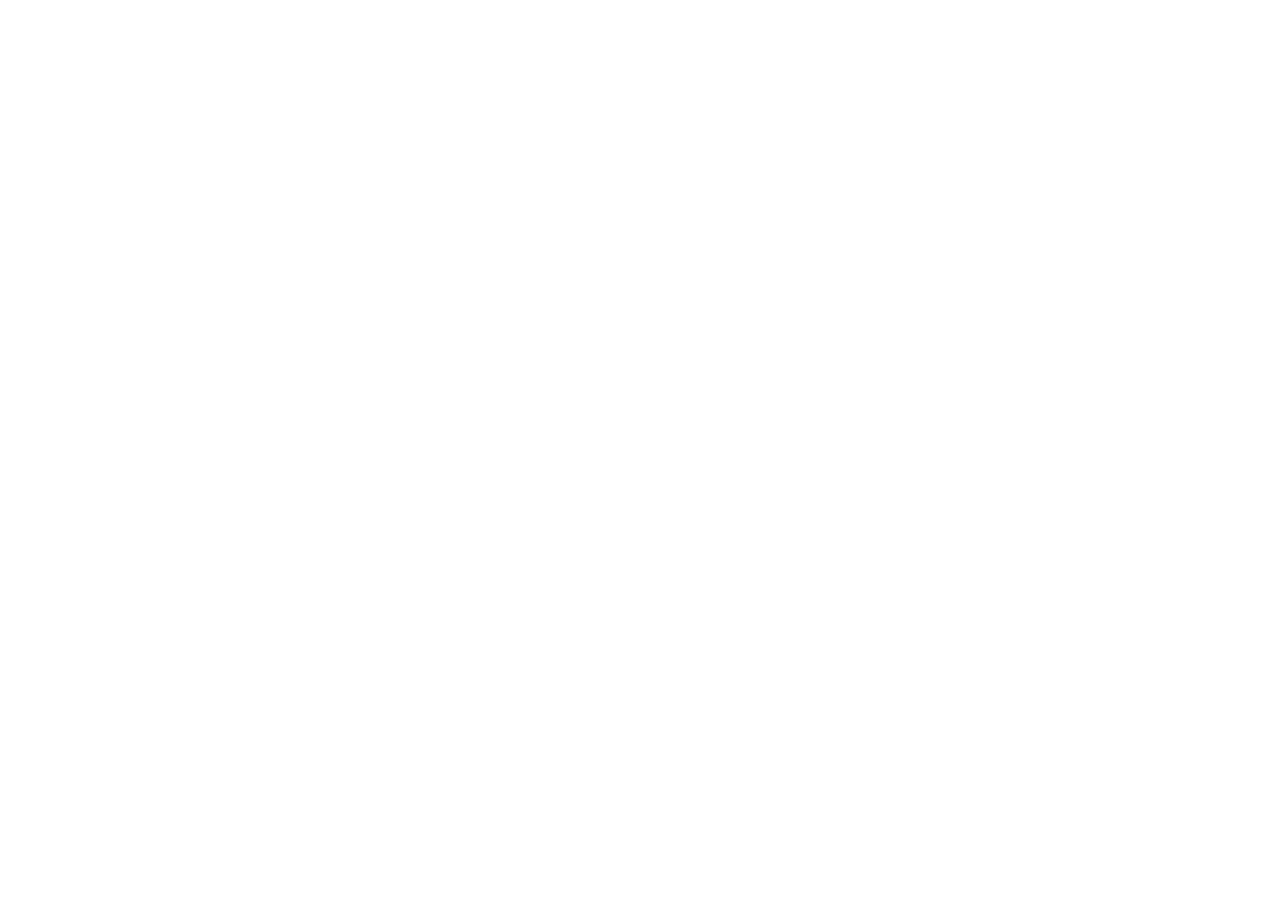
==== index.html @ eefcf43e "Delete test" ====
<!DOCTYPE html>
<html lang="en">
<head>
  <meta charset="UTF-8">
  <meta name="viewport" content="width=device-width, initial-scale=1.0">
  <title>Circle solutions</title>
</head>
<body>
  
</body>
</html>
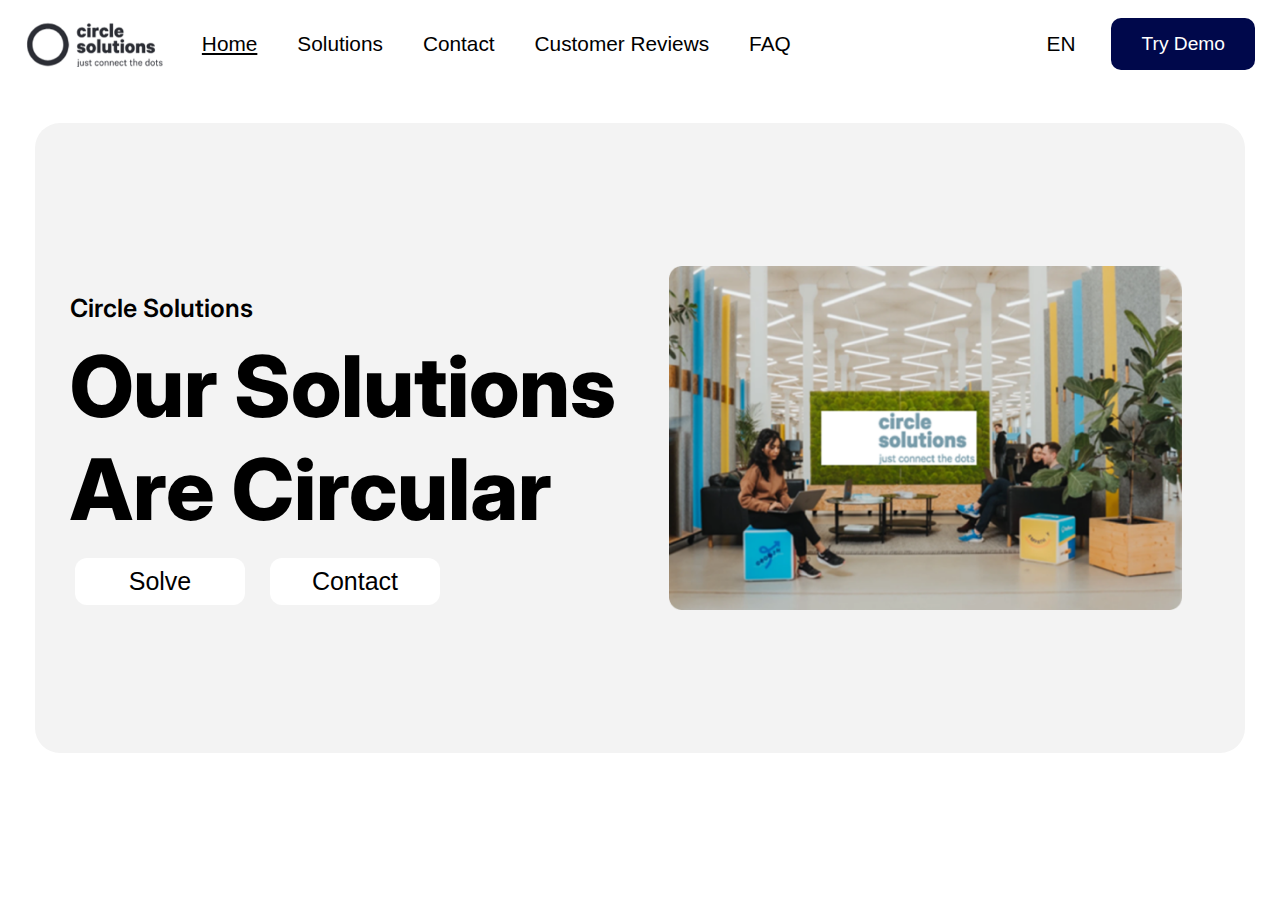
==== commit 8ce90569: "Implemented main page" ====
--- a/index.html
+++ b/index.html
@@ -1,11 +1,55 @@
-<!DOCTYPE html>
-<html lang="en">
-<head>
-  <meta charset="UTF-8">
-  <meta name="viewport" content="width=device-width, initial-scale=1.0">
-  <title>Circle solutions</title>
-</head>
-<body>
-  
-</body>
+<html>
+  <head>
+    <link
+      rel="stylesheet"
+      href="https://cdnjs.cloudflare.com/ajax/libs/font-awesome/6.6.0/css/all.min.css"
+      integrity="sha512-Kc323vGBEqzTmouAECnVceyQqyqdsSiqLQISBL29aUW4U/M7pSPA/gEUZQqv1cwx4OnYxTxve5UMg5GT6L4JJg=="
+      crossorigin="anonymous"
+      referrerpolicy="no-referrer"
+    />
+    <link rel="preconnect" href="https://fonts.googleapis.com" />
+    <link rel="preconnect" href="https://fonts.gstatic.com" crossorigin />
+    <link
+      href="https://fonts.googleapis.com/css2?family=Inter:ital,opsz,wght@0,14..32,100..900;1,14..32,100..900&display=swap"
+      rel="stylesheet"
+    />
+    <link rel="stylesheet" href="styles/global.css" type="text/css" />
+    <link rel="stylesheet" href="styles/main.css" />
+  </head>
+  <body>
+    <div class="header">
+      <div class="headerbuttonbox">
+        <a href="index.html"><img src="img/circlesolutions.png" alt="logo" class="headerlogo" /></a>
+        <button class="headerbutton active">Home</button>
+        <button class="headerbutton">Solutions</button>
+        <button class="headerbutton">Contact</button>
+        <button class="headerbutton">Customer Reviews</button>
+        <button class="headerbutton">FAQ</button>
+      </div>
+      <div class="headerright">
+        <div class="dropdown">
+          <button class="dropbtn">
+            EN <i class="fa-solid fa-chevron-down"></i>
+          </button>
+          <div class="dropdown-content">
+            <a href="#">NL</a>
+            <a href="#">2</a>
+            <a href="#">3</a>
+          </div>
+        </div>
+        <button class="Demobutton">Try Demo</button>
+      </div>
+    </div>
+    <main class="main">
+      <div class="main-text-container">
+        <div class="company-name">Circle Solutions</div>
+        <div class="main-heading">Our Solutions Are Circular</div>
+        <div class="main-buttons-container">
+          <button>Solve</button>
+          <button>Contact</button>
+        </div>
+      </div>
+      <img src="img/mainSectionImg.png" alt="main-image" class="main-img" />
+    </main>
+  </body>
 </html>
--- a/styles/global.css
+++ b/styles/global.css
@@ -0,0 +1,105 @@
+* {
+  margin: 0;
+  padding: 0;
+  box-sizing: border-box;
+}
+
+.header {
+  display: flex;
+  width: 100%;
+  height: max-content;
+  margin: auto;
+  justify-content: space-between;
+  border: none;
+  align-items: center;
+  padding: 12px 0;
+}
+.header .headerbuttonbox {
+  display: flex;
+  justify-content: space-between;
+  align-items: center;
+}
+.header .headerbuttonbox .headerbutton {
+  padding: 0;
+  border: none;
+  background: none;
+  margin: 20px;
+  font-size: 1.3rem;
+  height: max-content;
+  width: fit-content;
+}
+.header .headerbuttonbox .headerbutton:hover {
+  text-decoration: underline darkslategray;
+}
+.header .headerbuttonbox .active {
+  text-decoration: underline;
+}
+.header .headerbuttonbox .headerlogo {
+  display: flex;
+  justify-content: right;
+  display: inline-block;
+  height: 45px;
+  margin-left: 25px;
+  margin-right: 12px;
+}
+.header .headerright {
+  display: flex;
+  justify-content: right;
+  align-items: center;
+}
+.header .headerright .Demobutton {
+  border-radius: 10px;
+  font-size: 1.2rem;
+  background-color: #00084B;
+  border: none;
+  color: white;
+  margin-left: 0px;
+  margin-right: 25px;
+  padding: 15px 30px;
+  transition: 0.3s;
+}
+.header .headerright .Demobutton:hover {
+  background-color: #00090B;
+  transition: 0.3s;
+  cursor: pointer;
+}
+.header .headerright .dropbtn {
+  background-color: white;
+  color: black;
+  padding: 16px;
+  font-size: 1.3rem;
+  border: none;
+}
+.header .headerright .dropdown {
+  position: relative;
+  display: inline-block;
+  cursor: pointer;
+  margin-left: 0;
+  margin-right: 20px;
+}
+.header .headerright .dropdown:hover .dropdown-content {
+  display: block;
+}
+.header .headerright .dropdown:hover .dropbtn {
+  background-color: #ddd;
+}
+.header .headerright .dropdown-content {
+  display: none;
+  position: absolute;
+  background-color: #f1f1f1;
+  box-shadow: 0px 8px 16px 0px rgba(0, 0, 0, 0.2);
+  font-size: 1.3rem;
+  font-family: Verdana, Geneva, Tahoma, sans-serif;
+  width: 100%;
+}
+.header .headerright .dropdown-content a {
+  color: black;
+  padding: 12px 16px;
+  text-decoration: none;
+  display: block;
+}
+.header .headerright .dropdown-content a:hover {
+  background-color: #ddd;
+}
+
+/*# sourceMappingURL=global.css.map */
--- a/styles/main.css
+++ b/styles/main.css
@@ -0,0 +1,70 @@
+body {
+  font-family: "Inter", sans-serif;
+  font-optical-sizing: auto;
+  font-style: normal;
+}
+
+.main {
+  display: grid;
+  grid-template-columns: 1fr 1fr;
+  grid-template-rows: 1fr 3fr 1fr;
+  background-color: #F3F3F3;
+  height: 70%;
+  margin: 35px;
+  padding: 35px;
+  border-radius: 25px;
+  justify-content: center;
+  align-items: center;
+}
+.main .main-img {
+  width: 90%;
+  margin-inline: auto;
+  grid-column: 2/3;
+  grid-row: 2/3;
+}
+.main .main-text-container {
+  width: 100%;
+  height: 100%;
+  grid-column: 1/2;
+  grid-row: 2/3;
+  display: grid;
+  grid-template-columns: 1fr;
+  grid-template-rows: 1fr 4fr 1fr;
+}
+.main .main-text-container .company-name {
+  font-size: 25px;
+  font-weight: 600;
+  margin-block: auto 0;
+}
+.main .main-text-container .main-heading {
+  font-size: 85px;
+  font-weight: 800;
+  margin-block: auto;
+}
+.main .main-text-container .main-buttons-container {
+  display: grid;
+  grid-row: 3/4;
+  grid-column: 1/2;
+  grid-template-columns: 1fr 1fr 1fr;
+  gap: 15px;
+}
+@media screen and (max-width: 1050px) {
+  .main .main-text-container .main-buttons-container {
+    grid-template-columns: 1fr 1fr;
+  }
+}
+.main .main-text-container .main-buttons-container button {
+  border: none;
+  border-radius: 12px;
+  font-size: 25px;
+  font-weight: normal;
+  margin: 5px;
+  background-color: #ffffff;
+  color: #000000;
+}
+.main .main-text-container .main-buttons-container button:hover {
+  background-color: #00094B;
+  color: #ffffff;
+}
+
+/*# sourceMappingURL=main.css.map */
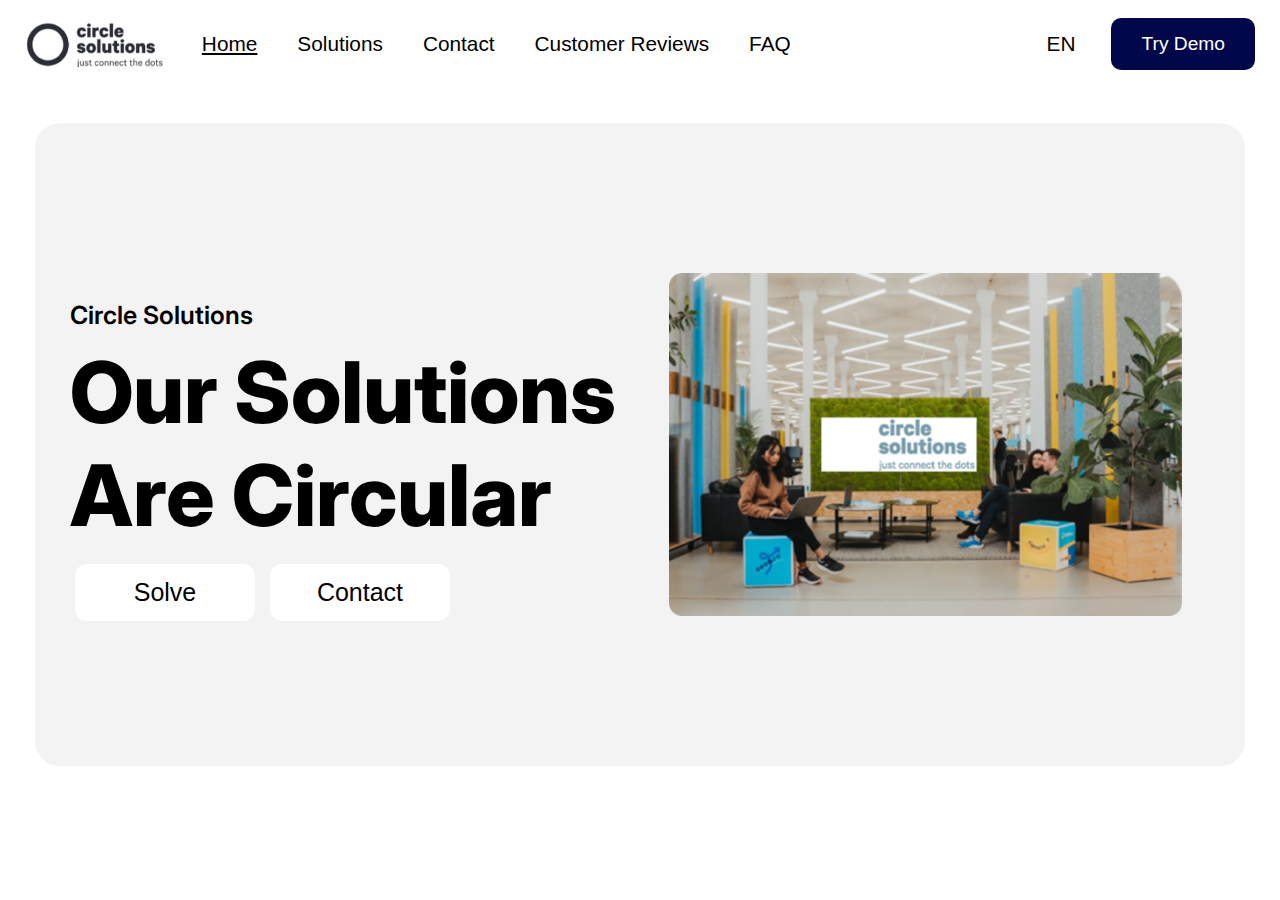
==== commit adf536d3: "Buttons are links now" ====
--- a/index.html
+++ b/index.html
@@ -45,8 +45,8 @@
         <div class="company-name">Circle Solutions</div>
         <div class="main-heading">Our Solutions Are Circular</div>
         <div class="main-buttons-container">
-          <button>Solve</button>
-          <button>Contact</button>
+          <a href="solutions.html"><button>Solve</button></a>
+          <a href="contact.htmk"><button>Contact</button></a>
         </div>
       </div>
       <img src="img/mainSectionImg.png" alt="main-image" class="main-img" />
--- a/styles/main.css
+++ b/styles/main.css
@@ -2,25 +2,40 @@
   font-family: "Inter", sans-serif;
   font-optical-sizing: auto;
   font-style: normal;
+  height: 100vh;
 }
 
 .main {
   display: grid;
   grid-template-columns: 1fr 1fr;
   grid-template-rows: 1fr 3fr 1fr;
-  background-color: #F3F3F3;
-  height: 70%;
+  background-color: #f3f3f3;
   margin: 35px;
+  max-height: 80%;
   padding: 35px;
   border-radius: 25px;
   justify-content: center;
   align-items: center;
+}
+@media screen and (max-width: 1050px) {
+  .main {
+    max-height: unset;
+    grid-template-columns: 1fr 5fr 1fr;
+    grid-template-rows: 1fr 1fr;
+  }
 }
 .main .main-img {
   width: 90%;
   margin-inline: auto;
   grid-column: 2/3;
   grid-row: 2/3;
+}
+@media screen and (max-width: 1050px) {
+  .main .main-img {
+    width: 100%;
+    grid-column: 2/3;
+    grid-row: 1/2;
+  }
 }
 .main .main-text-container {
   width: 100%;
@@ -30,6 +45,11 @@
   display: grid;
   grid-template-columns: 1fr;
   grid-template-rows: 1fr 4fr 1fr;
+}
+@media screen and (max-width: 1050px) {
+  .main .main-text-container {
+    grid-column: 2/3;
+  }
 }
 .main .main-text-container .company-name {
   font-size: 25px;
@@ -61,9 +81,11 @@
   margin: 5px;
   background-color: #ffffff;
   color: #000000;
+  width: 100%;
+  height: 100%;
 }
 .main .main-text-container .main-buttons-container button:hover {
-  background-color: #00094B;
+  background-color: #00094b;
   color: #ffffff;
 }
 
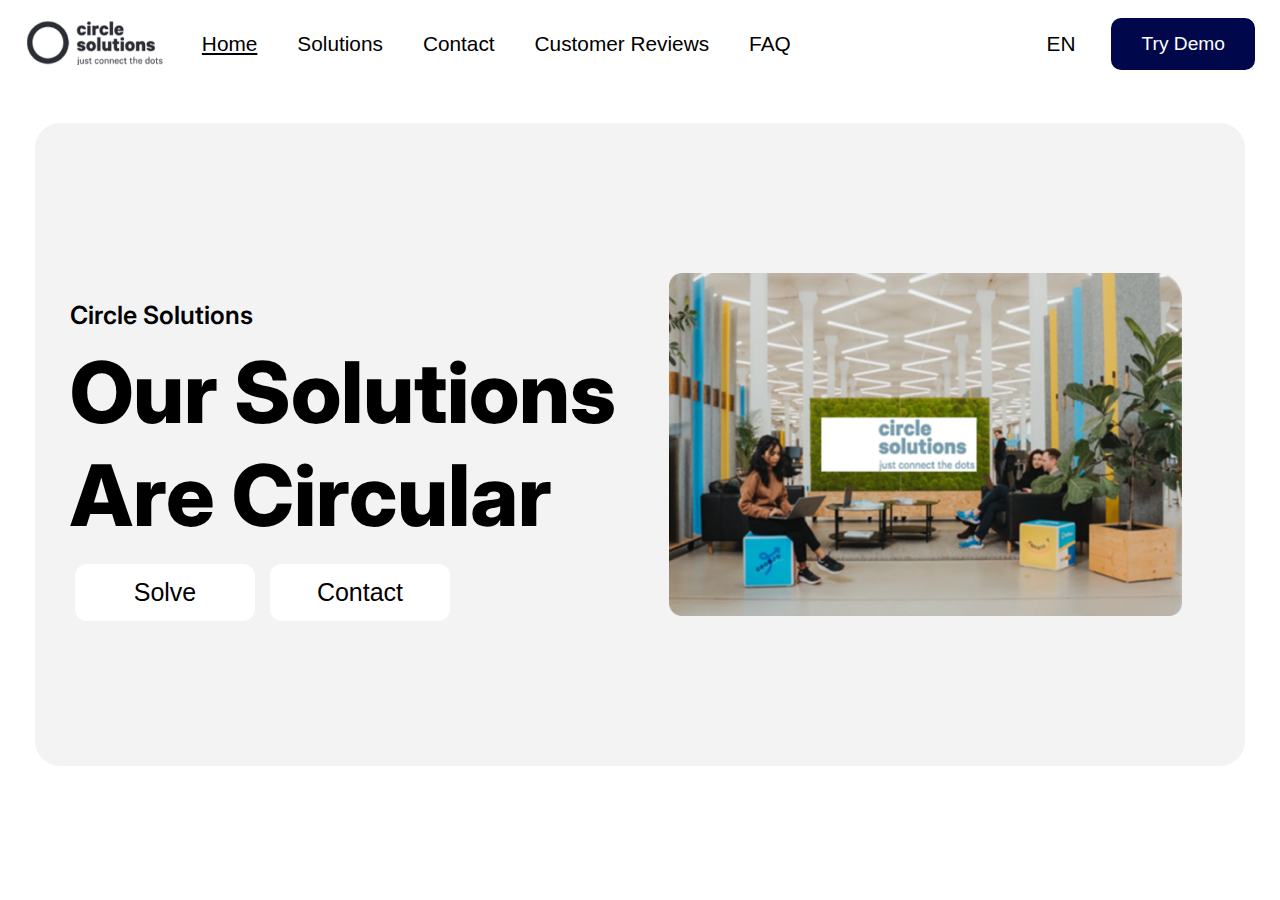
==== commit 41deaff9: "Added meta html tags" ====
--- a/index.html
+++ b/index.html
@@ -1,5 +1,8 @@
+<!DOCTYPE html>
 <html>
-  <head>
+  <head lang="en">
+    <meta charset="UTF-8" />
+    <meta name="viewport" content="width=device-width, initial-scale=1.0" />
     <link
       rel="stylesheet"
       href="https://cdnjs.cloudflare.com/ajax/libs/font-awesome/6.6.0/css/all.min.css"
@@ -19,7 +22,9 @@
   <body>
     <div class="header">
       <div class="headerbuttonbox">
-        <a href="index.html"><img src="img/circlesolutions.png" alt="logo" class="headerlogo" /></a>
+        <a href="index.html"
+          ><img src="img/circlesolutions.png" alt="logo" class="headerlogo"
+        /></a>
         <button class="headerbutton active">Home</button>
         <button class="headerbutton">Solutions</button>
         <button class="headerbutton">Contact</button>
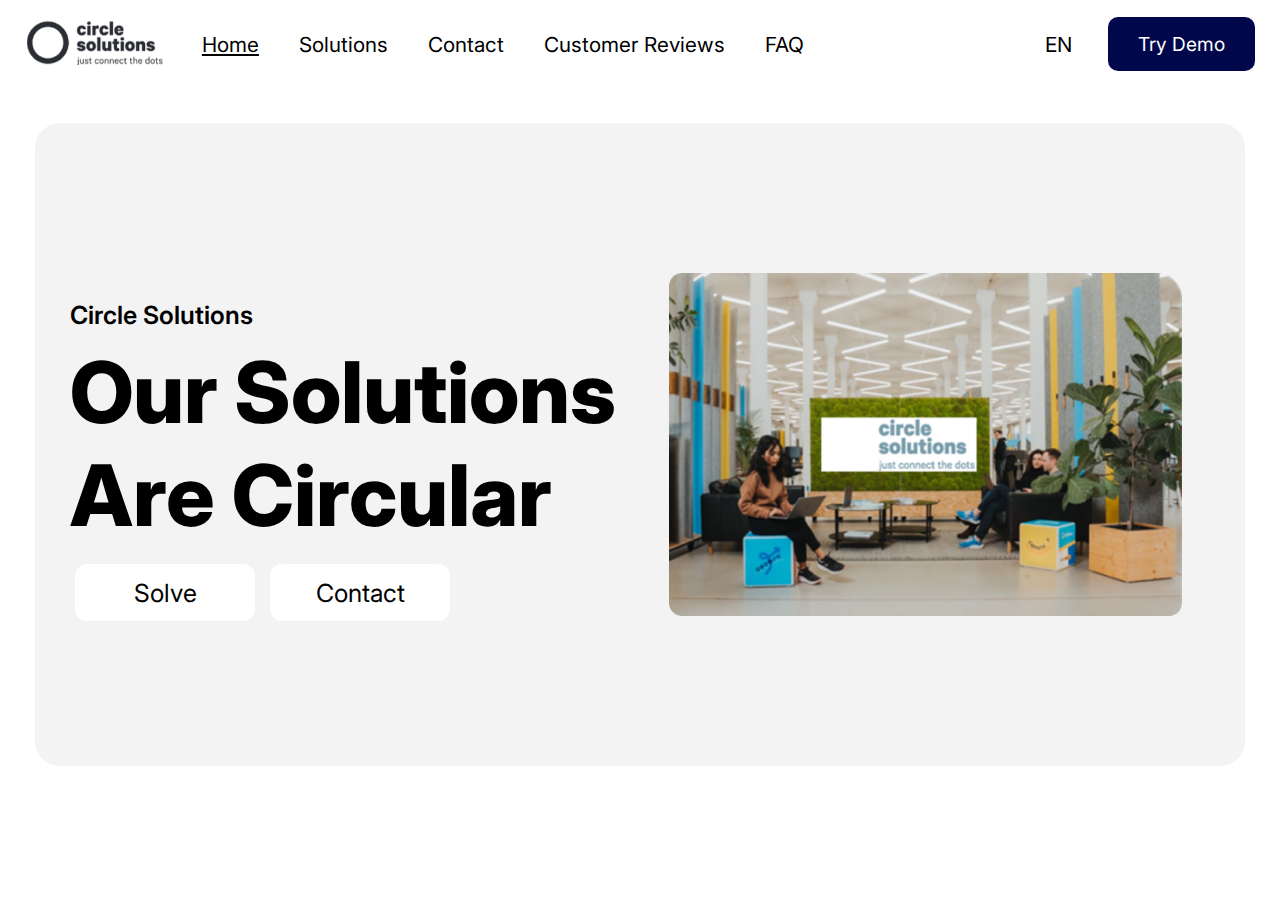
==== commit beb759ad: "Single font connection, fixed nav style overlaping" ====
--- a/index.html
+++ b/index.html
@@ -1,23 +1,10 @@
 <!DOCTYPE html>
-<html>
-  <head lang="en">
+<html lang="en">
+  <head>
     <meta charset="UTF-8" />
     <meta name="viewport" content="width=device-width, initial-scale=1.0" />
-    <link
-      rel="stylesheet"
-      href="https://cdnjs.cloudflare.com/ajax/libs/font-awesome/6.6.0/css/all.min.css"
-      integrity="sha512-Kc323vGBEqzTmouAECnVceyQqyqdsSiqLQISBL29aUW4U/M7pSPA/gEUZQqv1cwx4OnYxTxve5UMg5GT6L4JJg=="
-      crossorigin="anonymous"
-      referrerpolicy="no-referrer"
-    />
-    <link rel="preconnect" href="https://fonts.googleapis.com" />
-    <link rel="preconnect" href="https://fonts.gstatic.com" crossorigin />
-    <link
-      href="https://fonts.googleapis.com/css2?family=Inter:ital,opsz,wght@0,14..32,100..900;1,14..32,100..900&display=swap"
-      rel="stylesheet"
-    />
     <link rel="stylesheet" href="styles/global.css" type="text/css" />
-    <link rel="stylesheet" href="styles/main.css" />
+    <link rel="stylesheet" href="styles/main.css" type="text/css"/>
   </head>
   <body>
     <div class="header">
@@ -25,11 +12,11 @@
         <a href="index.html"
           ><img src="img/circlesolutions.png" alt="logo" class="headerlogo"
         /></a>
-        <button class="headerbutton active">Home</button>
-        <button class="headerbutton">Solutions</button>
-        <button class="headerbutton">Contact</button>
-        <button class="headerbutton">Customer Reviews</button>
-        <button class="headerbutton">FAQ</button>
+        <a href="index.html"><button class="headerbutton active">Home</button></a>
+        <a href="solutions.html"><button class="headerbutton">Solutions</button></a>
+        <a href="contact.html"><button class="headerbutton">Contact</button></a>
+        <a href="reviews.html"><button class="headerbutton">Customer Reviews</button></a>
+        <a href="faq.html"><button class="headerbutton">FAQ</button></a>
       </div>
       <div class="headerright">
         <div class="dropdown">
@@ -51,7 +38,7 @@
         <div class="main-heading">Our Solutions Are Circular</div>
         <div class="main-buttons-container">
           <a href="solutions.html"><button>Solve</button></a>
-          <a href="contact.htmk"><button>Contact</button></a>
+          <a href="contact.html"><button>Contact</button></a>
         </div>
       </div>
       <img src="img/mainSectionImg.png" alt="main-image" class="main-img" />
--- a/styles/global.css
+++ b/styles/global.css
@@ -1,13 +1,15 @@
+@import url("https://fonts.googleapis.com/css2?family=Inter:ital,opsz,wght@0,14..32,100..900;1,14..32,100..900&display=swap");
 * {
   margin: 0;
   padding: 0;
   box-sizing: border-box;
+  font-family: "Inter", sans-serif;
 }
 
 .header {
   display: flex;
   width: 100%;
-  height: max-content;
+  height: 88px;
   margin: auto;
   justify-content: space-between;
   border: none;
@@ -89,7 +91,7 @@
   background-color: #f1f1f1;
   box-shadow: 0px 8px 16px 0px rgba(0, 0, 0, 0.2);
   font-size: 1.3rem;
-  font-family: Verdana, Geneva, Tahoma, sans-serif;
+  font-family: Inter, sans-serif;
   width: 100%;
 }
 .header .headerright .dropdown-content a {
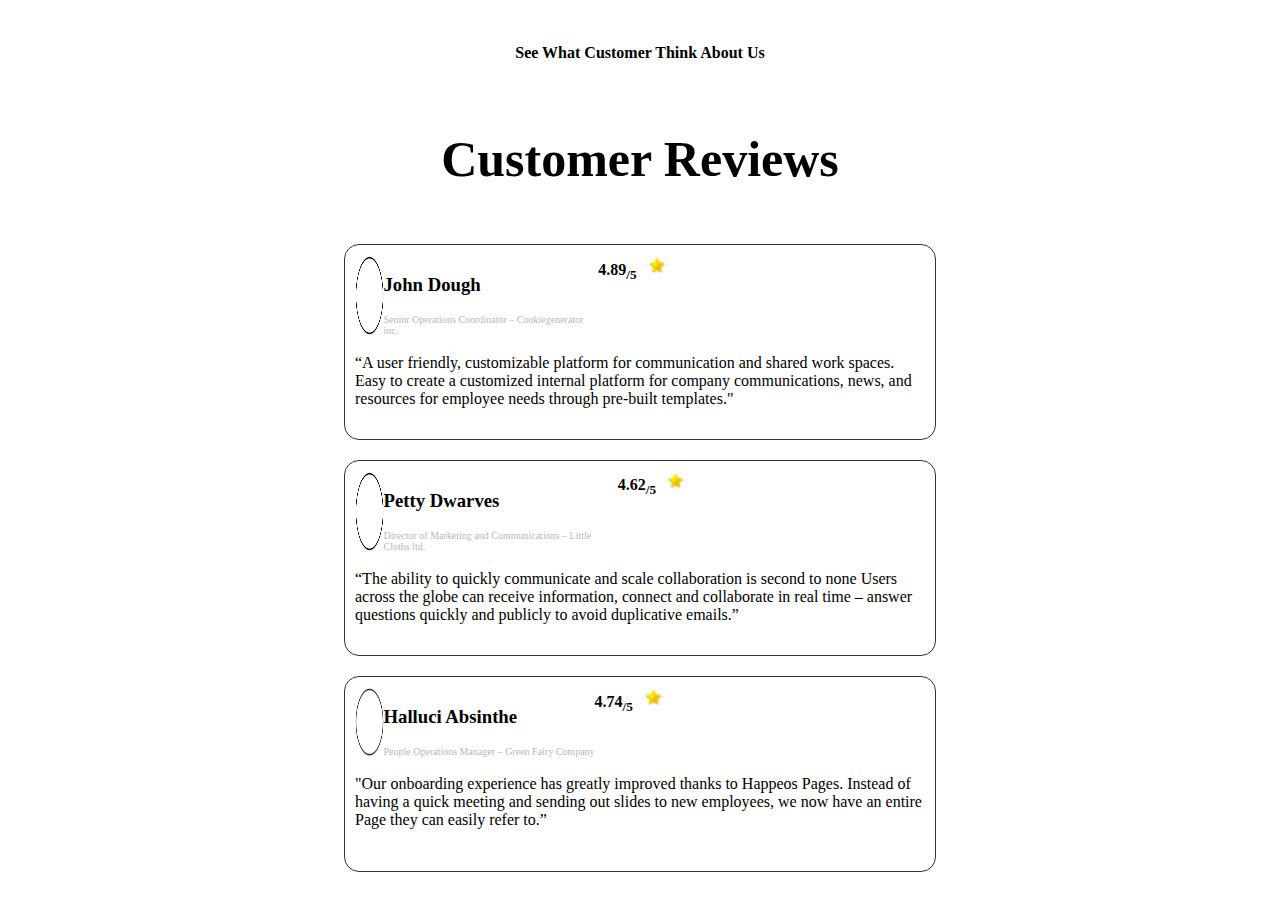
==== commit ea87d015: "init" ====
--- a/index.html
+++ b/index.html
@@ -1,47 +1,131 @@
-<!DOCTYPE html>
-<html lang="en">
-  <head>
-    <meta charset="UTF-8" />
-    <meta name="viewport" content="width=device-width, initial-scale=1.0" />
-    <link rel="stylesheet" href="styles/global.css" type="text/css" />
-    <link rel="stylesheet" href="styles/main.css" type="text/css"/>
-  </head>
-  <body>
-    <div class="header">
-      <div class="headerbuttonbox">
-        <a href="index.html"
-          ><img src="img/circlesolutions.png" alt="logo" class="headerlogo"
-        /></a>
-        <a href="index.html"><button class="headerbutton active">Home</button></a>
-        <a href="solutions.html"><button class="headerbutton">Solutions</button></a>
-        <a href="contact.html"><button class="headerbutton">Contact</button></a>
-        <a href="reviews.html"><button class="headerbutton">Customer Reviews</button></a>
-        <a href="faq.html"><button class="headerbutton">FAQ</button></a>
-      </div>
-      <div class="headerright">
-        <div class="dropdown">
-          <button class="dropbtn">
-            EN <i class="fa-solid fa-chevron-down"></i>
-          </button>
-          <div class="dropdown-content">
-            <a href="#">NL</a>
-            <a href="#">2</a>
-            <a href="#">3</a>
-          </div>
+<html>
+
+<head>
+    <link rel="stylesheet" href="https://cdnjs.cloudflare.com/ajax/libs/font-awesome/6.6.0/css/all.min.css"
+        integrity="sha512-Kc323vGBEqzTmouAECnVceyQqyqdsSiqLQISBL29aUW4U/M7pSPA/gEUZQqv1cwx4OnYxTxve5UMg5GT6L4JJg=="
+        crossorigin="anonymous" referrerpolicy="no-referrer" />
+
+    <link rel="stylesheet" href="/styles/global.css" type="text/css">
+</head>
+
+<body>
+    
+    
+        
+        
+    
+    
+    <div class="grid-Gallery">
+        <div class="grid-columns1">
+            <p class="top"><b>See What Customer Think About Us</b></p><br>
+            <h1 class="head2">Customer Reviews</h1>
+    
         </div>
-        <button class="Demobutton">Try Demo</button>
-      </div>
+        
+        <div class="grid-columns">
+            <div class="review-container">
+                <div class="review-header" >
+                    <img src="096b9f21d164aa34a980c85b8a5994b4.jpg" style="width: 5%; ">
+                    
+                    <div class="review-credentials">
+                        <h3>John Dough</h3>
+                        <div class="company">Senior Operations Coordinator – Cookiegenerator inc.
+                        </div>
+                    </div>
+                    
+
+                    <div class="rate">
+                        <b>4.89<sub>/5</sub></b>
+                        <img src="images (1).jpeg" style="width: 10%;"></div>
+                </div><br>
+                <div class="review-text">
+                    “A user friendly, customizable platform for communication and shared work
+                    spaces. Easy to create a customized internal platform for company
+                    communications, news, and resources for employee needs through pre-built
+                    templates."
+                </div>
+            </div>
+                 
+                
+
+       
+        
+        </div>
+
+        
+        
+    
+
+        <div class="grid-columns">
+            <div class="review-container">
+                <div class="review-header" style="display: flex; justify-content: space-around;">
+                    <img src="096b9f21d164aa34a980c85b8a5994b4.jpg" style="width: 5%;">
+                    
+                    <div class="review-credentials">
+                        <h3>Petty Dwarves</h3>
+                        <div class="company">Director of Marketing and Communications – Little Cloths ltd.
+                        </div>
+                    </div>
+                    
+
+                    <div class="rate">
+                        <b>4.62<sub>/5</sub></b>
+                        <img src="images (1).jpeg" style="width: 10%;"></div>
+                </div><br>
+                <div class="review-text">
+                    “The ability to quickly communicate and scale collaboration is second to none
+                    Users across the globe can receive information, connect and collaborate in
+                    real time – answer questions quickly and publicly to avoid duplicative emails.”
+                    
+                </div>
+
+        </div>
     </div>
-    <main class="main">
-      <div class="main-text-container">
-        <div class="company-name">Circle Solutions</div>
-        <div class="main-heading">Our Solutions Are Circular</div>
-        <div class="main-buttons-container">
-          <a href="solutions.html"><button>Solve</button></a>
-          <a href="contact.html"><button>Contact</button></a>
+
+        <div class="grid-columns">
+            <div class="review-container">
+                <div class="review-header" style="display: flex; justify-content: space-around;">
+                    <img src="096b9f21d164aa34a980c85b8a5994b4.jpg" style="width: 5%;">
+                    
+                    <div class="review-credentials">
+                        <h3>Halluci Absinthe</h3>
+                        <div class="company">People Operations Manager – Green Fairy Company
+                        </div>
+                    </div>
+                    
+
+                    <div class="rate">
+                        <b>4.74<sub>/5</sub></b>
+                        <img src="images (1).jpeg" style="width: 10%;"></div>
+                </div><br>
+                <div class="review-text">
+                    "Our onboarding experience has greatly improved thanks to Happeos Pages.
+                    Instead of having a quick meeting and sending out slides to new employees,
+                    we now have an entire Page they can easily refer to.”
+
+                    
+                </div>
+
         </div>
-      </div>
-      <img src="img/mainSectionImg.png" alt="main-image" class="main-img" />
-    </main>
-  </body>
-</html>
+
+
+
+
+        
+                
+        
+        
+    </div>
+
+
+
+    
+            
+
+        
+            
+    
+</body>
+
+
+</html>--- a/styles/global.css
+++ b/styles/global.css
@@ -1,107 +1,98 @@
-@import url("https://fonts.googleapis.com/css2?family=Inter:ital,opsz,wght@0,14..32,100..900;1,14..32,100..900&display=swap");
-* {
-  margin: 0;
-  padding: 0;
-  box-sizing: border-box;
-  font-family: "Inter", sans-serif;
+*{  box-sizing: content-box;
+    max-width: 800vw;
+    max-height: 800vh;
+    
+    
+   
+    font-family: "inter";
+   
+    
+    
+
+}
+body{
+    display:grid;
+    grid-template-columns: 1fr 2fr 1fr;
+   
+  
+    
 }
 
-.header {
-  display: flex;
-  width: 100%;
-  height: 88px;
-  margin: auto;
-  justify-content: space-between;
-  border: none;
-  align-items: center;
-  padding: 12px 0;
-}
-.header .headerbuttonbox {
-  display: flex;
-  justify-content: space-between;
-  align-items: center;
-}
-.header .headerbuttonbox .headerbutton {
-  padding: 0;
-  border: none;
-  background: none;
-  margin: 20px;
-  font-size: 1.3rem;
-  height: max-content;
-  width: fit-content;
-}
-.header .headerbuttonbox .headerbutton:hover {
-  text-decoration: underline darkslategray;
-}
-.header .headerbuttonbox .active {
-  text-decoration: underline;
-}
-.header .headerbuttonbox .headerlogo {
-  display: flex;
-  justify-content: right;
-  display: inline-block;
-  height: 45px;
-  margin-left: 25px;
-  margin-right: 12px;
-}
-.header .headerright {
-  display: flex;
-  justify-content: right;
-  align-items: center;
-}
-.header .headerright .Demobutton {
-  border-radius: 10px;
-  font-size: 1.2rem;
-  background-color: #00084B;
-  border: none;
-  color: white;
-  margin-left: 0px;
-  margin-right: 25px;
-  padding: 15px 30px;
-  transition: 0.3s;
-}
-.header .headerright .Demobutton:hover {
-  background-color: #00090B;
-  transition: 0.3s;
-  cursor: pointer;
-}
-.header .headerright .dropbtn {
-  background-color: white;
-  color: black;
-  padding: 16px;
-  font-size: 1.3rem;
-  border: none;
-}
-.header .headerright .dropdown {
-  position: relative;
-  display: inline-block;
-  cursor: pointer;
-  margin-left: 0;
-  margin-right: 20px;
-}
-.header .headerright .dropdown:hover .dropdown-content {
-  display: block;
-}
-.header .headerright .dropdown:hover .dropbtn {
-  background-color: #ddd;
-}
-.header .headerright .dropdown-content {
-  display: none;
-  position: absolute;
-  background-color: #f1f1f1;
-  box-shadow: 0px 8px 16px 0px rgba(0, 0, 0, 0.2);
-  font-size: 1.3rem;
-  font-family: Inter, sans-serif;
-  width: 100%;
-}
-.header .headerright .dropdown-content a {
-  color: black;
-  padding: 12px 16px;
-  text-decoration: none;
-  display: block;
-}
-.header .headerright .dropdown-content a:hover {
-  background-color: #ddd;
+
+
+
+
+@font-face {
+    font-family: "Inter";
+    src: url(Inter-VariableFont_opsz,wght.ttf);
+    
 }
 
-/*# sourceMappingURL=global.css.map */
+
+
+
+
+.top{
+    text-align: center;
+    justify-content: center;
+    
+    font-family: "inter";
+    font-size: medium;
+
+}
+.head2{
+    text-align:center;
+    justify-content: center;
+    font-size: 50px;
+}
+.grid-Gallery{
+    display:grid;
+    grid-column:2/3;
+    margin: 10px ;
+    
+    
+    
+    grid-template-rows: 1fr 1fr 1fr 1fr ;
+    background-color:rgb(255, 255, 255);
+    
+    justify-content: space-around;
+    align-content: space-around;
+    gap: 20px;
+    padding: 10px;
+
+
+
+
+  }
+  .grid-columns{
+    display:grid;
+    border: 1px solid rgba(0, 0, 0, 0.8);
+    
+    
+    border-radius: 15px;
+    padding: 10px;
+    
+    
+  }
+  .review-header{
+    display: flex;
+    justify-content: space-evenly;
+  }
+
+  
+
+
+
+
+
+.post1{
+    color: rgb(187, 183, 183);
+    font-size: smaller;
+}
+
+
+.company{
+    font-size: x-small;
+    color: rgb(186, 183, 183);
+
+}